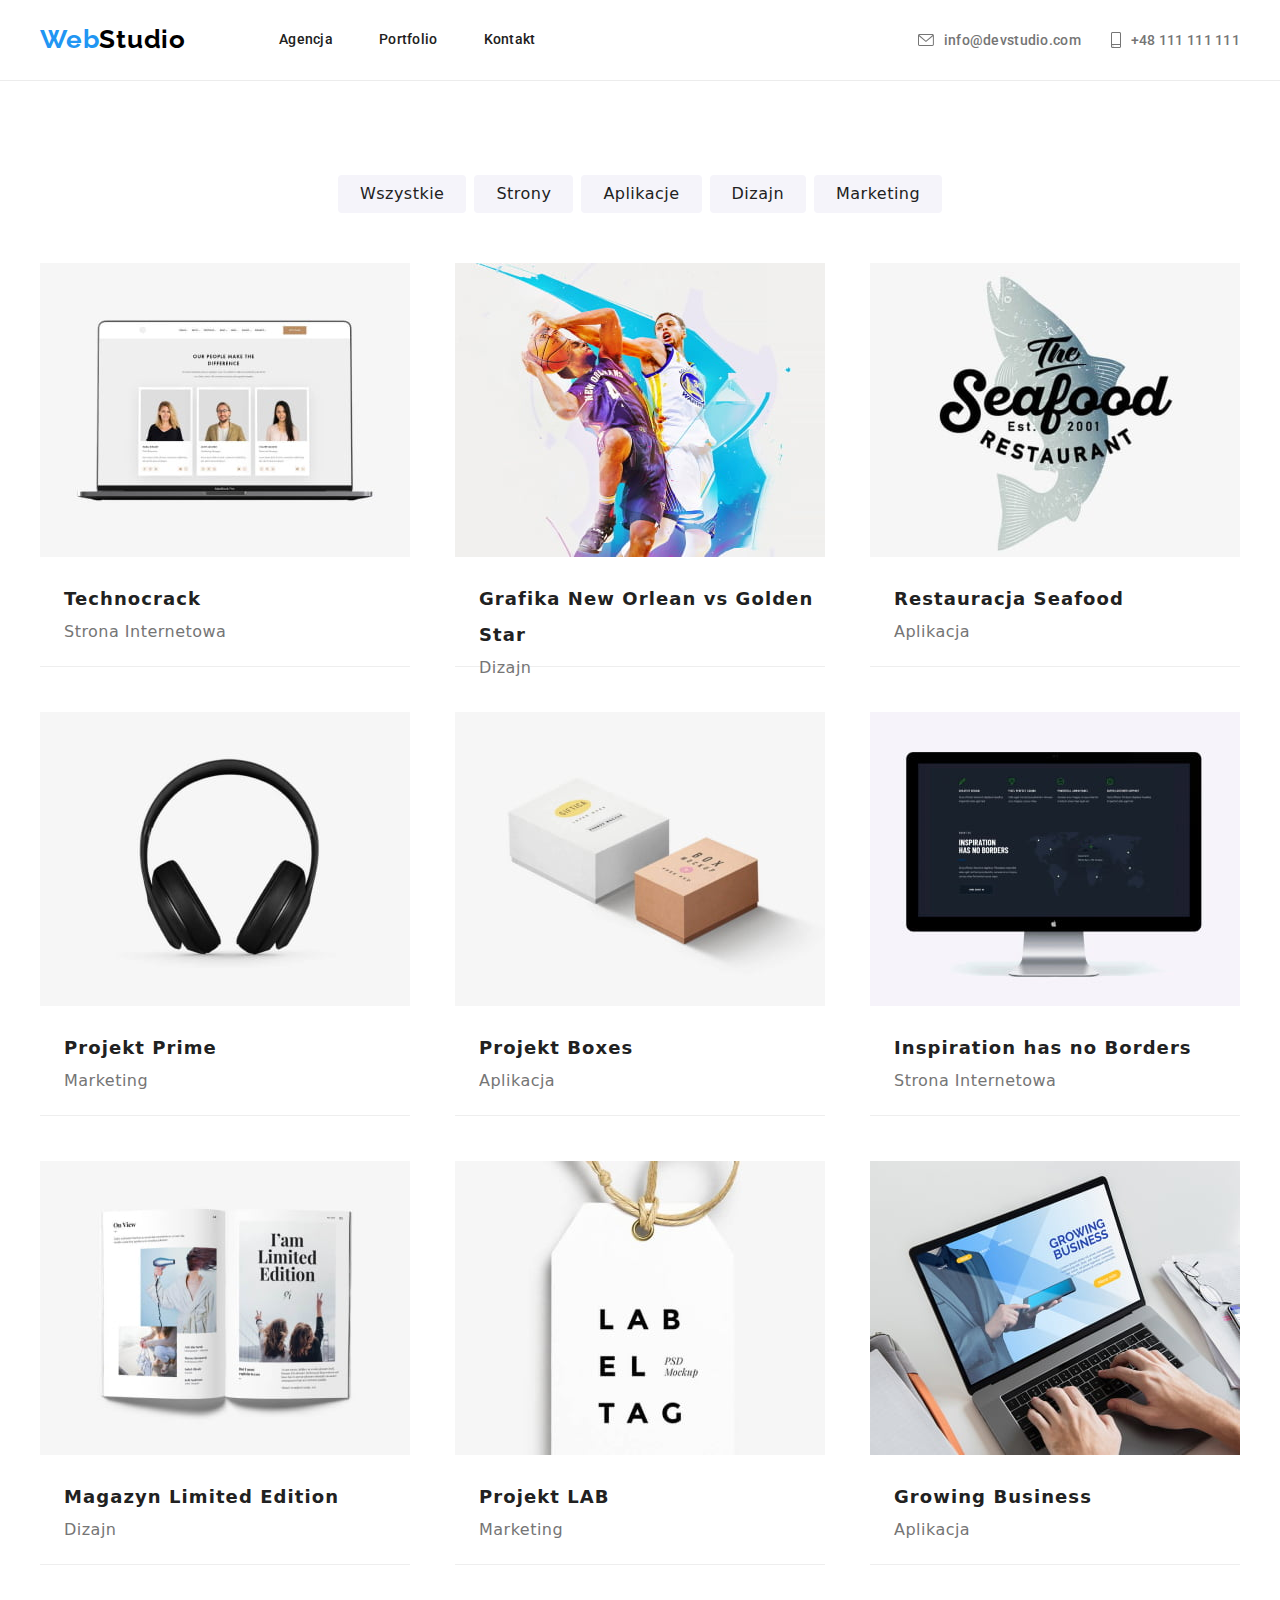
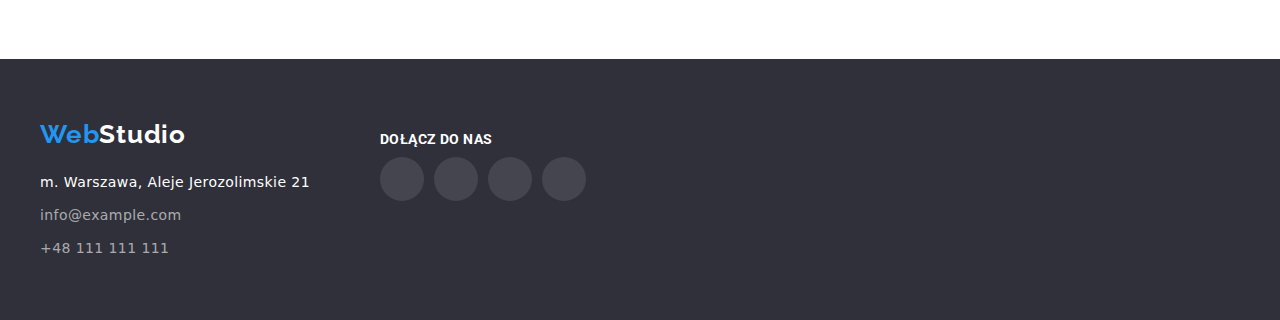
==== portfolio.html @ 441e6986 "feat:init" ====
<!DOCTYPE html>
<html lang="en">
  <head>
    <meta http-equiv="x-ua-compatible" content="ie=edge" />
    <meta charset="utf-8" />
    <meta name="decription" content="WebStudio" />
    <title>portfolio-hw2</title>
    <link
      rel="stylesheet"
      href="https://cdnjs.cloudflare.com/ajax/libs/modern-normalize/1.1.0/modern-normalize.min.css"
      integrity="sha512-wpPYUAdjBVSE4KJnH1VR1HeZfpl1ub8YT/NKx4PuQ5NmX2tKuGu6U/JRp5y+Y8XG2tV+wKQpNHVUX03MfMFn9Q=="
      crossorigin="anonymous"
      referrerpolicy="no-referrer"
    />
    <link rel="preconnect" href="https://fonts.googleapis.com" />
    <link rel="preconnect" href="https://fonts.gstatic.com" crossorigin />
    <link
      href="https://fonts.googleapis.com/css2?family=Raleway:wght@700&family=Roboto:wght@400;500;700;900&display=swap"
      rel="stylesheet"
    />
    <link href="./css/styles.css" rel="stylesheet" />
    <link href="./css/modern-normalize.min.css" rel="stylesheet" />
  </head>
  <body>
    <header>
      <div class="container">
        <div class="menu-header">
          <nav>
            <ul class="menu-item">
              <li>
                <a class="webstudio" href="./index.html"><span class="web">Web</span>Studio</a>
              </li>
              <li><a class="menu" href="./index.html">Agencja</a></li>
              <li><a class="menu" href="./portfolio.html">Portfolio</a></li>
              <li><a class="menu" href="">Kontakt</a></li>
            </ul>
          </nav>
          <ul class="menu-contacts">
            <li>
              <a class="contacts" href="mail:info@devstudio.com">
                <svg class="menu-icons" width="16px" height="12px">
                  <use href="./images/icons.svg#icon-envelope"></use>
                </svg>
                info@devstudio.com</a
              >
            </li>
            <li>
              <a class="contacts" href="tel:+48111111111">
                <svg class="menu-icons" width="10px" height="16px">
                  <use href="./images/icons.svg#icon-smartphone"></use>
                </svg>
                +48 111 111 111</a
              >
            </li>
          </ul>
        </div>
      </div>
    </header>
    <main>
      <section class="section">
        <div class="container">
          <ul class="main-menu">
            <li>
              <button class="button-filters" type="button">Wszystkie</button>
            </li>
            <li>
              <button class="button-filters" type="button">Strony</button>
            </li>
            <li>
              <button class="button-filters" type="button">Aplikacje</button>
            </li>
            <li>
              <button class="button-filters" type="button">Dizajn</button>
            </li>
            <li>
              <button class="button-filters" type="button">Marketing</button>
            </li>
          </ul>
          <ul class="project-group">
            <li class="projects">
              <img alt="Website with employees" src="./images/technocrack.jpg" />
              <div class="project-name">
                <h3>Technocrack</h3>
                <p>Strona internetowa</p>
              </div>
            </li>
            <li class="projects">
              <img alt="New Orlean vs Golden Star graphic" src="./images/basketball.jpg" />
              <div class="project-name">
                <h3>Grafika New Orlean vs Golden Star</h3>
                <p>Dizajn</p>
              </div>
            </li>
            <li class="projects">
              <img alt="Seafood restaurant logos" src="./images/restaurant-seafood.jpg" />
              <div class="project-name">
                <h3>Restauracja Seafood</h3>
                <p>Aplikacja</p>
              </div>
            </li>
            <li class="projects">
              <img alt="Headphones" src="./images/project-prime.jpg" />
              <div class="project-name">
                <h3>Projekt Prime</h3>
                <p>Marketing</p>
              </div>
            </li>
            <li class="projects">
              <img alt="Two designer boxes" src="./images/project-boxes.jpg" />
              <div class="project-name">
                <h3>Projekt Boxes</h3>
                <p>Aplikacja</p>
              </div>
            </li>
            <li class="projects">
              <img
                alt="Website of Inspiration has no Borders"
                src="./images/inspiration-has-no-borders.jpg"
              />
              <div class="project-name">
                <h3>Inspiration has no Borders</h3>
                <p>Strona internetowa</p>
              </div>
            </li>
            <li class="projects">
              <img alt="Designer Magazin" src="./images/magazine-limited-edition.jpg" />
              <div class="project-name">
                <h3>Magazyn Limited Edition</h3>
                <p>Dizajn</p>
              </div>
            </li>
            <li class="projects">
              <img alt="Card with Projekt LAB logos" src="./images/project-lab.jpg" />
              <div class="project-name">
                <h3>Projekt LAB</h3>
                <p>Marketing</p>
              </div>
            </li>
            <li class="projects">
              <img
                alt="Growing Businnes website displayed on a laptop"
                src="./images/growing-business.jpg"
              />
              <div class="project-name">
                <h3>Growing Business</h3>
                <p>Aplikacja</p>
              </div>
            </li>
          </ul>
        </div>
      </section>
    </main>
    <footer>
      <div class="container footer">
        <div>
          <a class="webstudio2"><span class="web">Web</span>Studio</a>
          <address>
            <ul class="menu-address">
              <li>
                <a class="address" href="https://goo.gl/maps/8ssBXB5K36Uk4STv6" target="_blank">
                  m. Warszawa, Aleje Jerozolimskie 21
                </a>
              </li>
              <li>
                <a class="phone" href="mailto:info@example.com">info@example.com</a>
              </li>
              <li><a class="phone" href="tel:+48111111111">+48 111 111 111</a></li>
            </ul>
          </address>
        </div>
        <div class="join-us">
          <h3 class="h3-style">DOŁĄCZ DO NAS</h3>
          <ul class="social-icons">
            <li class="social-icons-parent">
              <svg class="social-icons-child">
                <use href="./Images/icons.svg#icon-instagram-2"></use>
              </svg>
            </li>
            <li class="social-icons-parent">
              <svg class="social-icons-child">
                <use href="./Images/icons.svg#icon-twitter-1"></use>
              </svg>
            </li>
            <li class="social-icons-parent">
              <svg class="social-icons-child">
                <use href="./Images/icons.svg#icon-facebook-1"></use>
              </svg>
            </li>
            <li class="social-icons-parent">
              <svg class="social-icons-child">
                <use href="./Images/icons.svg#icon-linkedin-1"></use>
              </svg>
            </li>
          </ul>
        </div>
      </div>
    </footer>
  </body>
</html>
---- css/styles.css ----
*,
*::before,
*::after {
  margin: 0;
  padding: 0;
  box-sizing: border-box;
}
ul {
  list-style: none;
}
a {
  text-decoration: none;
}
:root {
  --blue-color: #2196f3;
  --white-color: #ffffff;
  --dark-color: #212121;
  --gray-color: #757575;
  --lorem-color: #f5f4fa;
  --light-gray-color: #afb1b8;
  --family: 'Raleway';
  --roboto: 'Roboto';
}
.address:hover,
.address:focus,
.phone:hover,
.phone:focus,
.menu:hover,
.menu:focus,
.menu:active,
.contacts:hover,
.contacts:focus,
.contacts:active {
  color: var(--blue-color);
}
.logo-icon:hover,
.logo-icon:focus {
  fill: var(--blue-color);
  border: 1px solid var(--blue-color);
}
body {
  font-family: 'Roboto', sans-serif;
  background: var(--white-color);
}
.container {
  max-width: 1200px;
  margin: 0 auto;
}
.section {
  padding: 94px 0;
}
h1 {
  text-transform: uppercase;
  font-weight: 900;
  font-size: 44px;
  line-height: 60px;
  letter-spacing: 0.06em;
  color: var(--white-color);
  margin: 106px 0 30px;
}
h2 {
  font-weight: 700;
  font-size: 36px;
  line-height: 42px;
  text-align: center;
  letter-spacing: 0.03em;
  color: var(--dark-color);
  padding-bottom: 50px;
}
h3 {
  font-weight: 700;
  font-size: 18px;
  line-height: 36px;
  letter-spacing: 0.06em;
  color: var(--dark-color);
}
p {
  font-weight: 400;
  font-size: 16px;
  line-height: 30px;
  letter-spacing: 0.03em;
  color: var(--gray-color);
  text-transform: capitalize;
}
header {
  background: var(--white-color);
  border-bottom: 1px solid #ececec;
  font-family: var(--roboto);
}
.menu-header {
  display: flex;
  justify-content: space-between;
  padding: 24px 0 25px;
}
.web {
  color: var(--blue-color);
}
.webstudio {
  font-weight: 700;
  font-size: 26px;
  line-height: 31px;
  letter-spacing: 0.03em;
  font-family: var(--family);
  color: #000;
  padding-right: 47px;
}
.menu {
  font-weight: 500;
  font-size: 14px;
  line-height: 16px;
  letter-spacing: 0.02em;
  color: var(--dark-color);
  cursor: pointer;
}
.menu-item {
  display: flex;
  column-gap: 46px;
  align-items: center;
  padding-left: 0;
}
.menu-contacts {
  display: flex;
  column-gap: 30px;
  align-items: center;
}
.contacts {
  display: flex;
  gap: 10px;
  align-items: center;
  font-weight: 500;
  font-size: 14px;
  line-height: 16px;
  letter-spacing: 0.02em;
  color: var(--gray-color);
  cursor: pointer;
}
.contacts:focus .menu-icons,
.contacts:hover .menu-icons {
  fill: var(--blue-color);
}
.menu-icons {
  fill: var(--gray-color);
}
.main-menu {
  display: flex;
  justify-content: center;
  gap: 8px;
}
.button-filters {
  font-weight: 500;
  font-size: 16px;
  line-height: 26px;
  letter-spacing: 0.03em;
  color: var(--dark-color);
  cursor: pointer;
  background: #f5f4fa;
  border-radius: 4px;
  border: none;
  padding: 6px 22px;
}
.button-filters:hover,
.button-filters:focus,
.button-filters:active {
  background: var(--blue-color);
  letter-spacing: 0.03em;
  color: var(--white-color);
  box-shadow: 0 3px 1px rgba(0, 0, 0, 0.1), 0px 1px 2px rgba(0, 0, 0, 0.08),
    0 2px 2px rgba(0, 0, 0, 0.12);
}
.project-group {
  display: flex;
  flex-wrap: wrap;
  margin-top: 50px;
  gap: 45px;
}
.projects {
  width: 370px;
  height: 404px;
  background: var(--white-color);
  border-bottom: 1px solid #eeeeee;
  flex-basis: calc((100 - 2 * 30px) / 3);
}
.projects:hover,
.projects:focus,
.projects:active {
  box-shadow: 0px 1px 1px rgba(0, 0, 0, 0.12), 0px 4px 4px rgba(0, 0, 0, 0.06),
    1px 4px 6px rgba(0, 0, 0, 0.16);
  cursor: pointer;
}
.project-name {
  flex-direction: column;
  row-gap: 4px;
  padding-top: 20px;
  padding-left: 24px;
}
.main-page {
  background-color: #2f303a;
  text-align: center;
  background-image: linear-gradient(rgba(47, 48, 58, 0.4), rgba(47, 48, 58, 0.6)),
    url('./../images/img-overlay.jpg');
  background-size: contain;
  background-position: center;
}
.button-theme {
  background: var(--blue-color);
  box-shadow: 0 4px 4px rgba(0, 0, 0, 0.15);
  border-radius: 4px;
  font-size: 16px;
  line-height: 30px;
  letter-spacing: 0.06em;
  color: var(--white-color);
  border: none;
  padding: 10px 41px 10px 42px;
  margin-bottom: 106px;
  cursor: pointer;
}
.section-lorem {
  padding-bottom: 0;
}
.card-set {
  display: flex;
  gap: 30px;
}
.item {
  flex-basis: calc((100% - 3 * 30px) / 4);
  padding-top: 10px;
}
.lorem-icon {
  all: unset;
  background-color: var(--lorem-color);
  border-radius: 4px;
  padding: 25px 100px;
}
.lorem {
  font-weight: 700;
  font-size: 14px;
  line-height: 16px;
  letter-spacing: 0.03em;
  text-transform: uppercase;
  color: var(--dark-color);
  padding-bottom: 10px;
  padding-top: 30px;
}
.ipsum {
  font-weight: 400;
  font-size: 14px;
  line-height: 24px;
  letter-spacing: 0.03em;
  color: var(--gray-color);
}
.box {
  display: flex;
  gap: 30px;
  flex-wrap: wrap;
  justify-content: space-between;
}
.box-card {
  flex-basis: calc((100 - 2 * 30px) / 3);
}
.section-team {
  padding: 94px 0;
  background-color: #f5f4fa;
}
.team {
  display: flex;
  flex-wrap: wrap;
  gap: 30px;
  justify-content: space-between;
}
.employees {
  max-width: 270px;
  height: 428px;
  background: var(--white-color);
  box-shadow: 0 1px 3px rgba(0, 0, 0, 0.12), 0px 1px 1px rgba(0, 0, 0, 0.14),
    0 2px 1px rgba(0, 0, 0, 0.2);
  border-radius: 0 0 4px 4px;
  flex-basis: calc((100% - 3 * 30px) / 4);
}
.name {
  font-weight: 500;
  font-size: 16px;
  line-height: 19px;
  letter-spacing: 0.03em;
  color: var(--dark-color);
  text-transform: capitalize;
  display: flex;
  justify-content: center;
}
.name-card {
  padding-top: 30px;
  text-align: center;
}
.social-links {
  display: flex;
  justify-content: space-between;
  list-style: none;
  margin-inline: 32px;
  margin-bottom: 30px;
  padding-top: 16px;
}
.social-item {
  display: flex;
  justify-content: center;
  align-items: center;
  width: 44px;
  height: 44px;
  border-radius: 50%;
}
.social-item:hover,
.social-item:focus {
  background-color: var(--blue-color);
  fill: var(--white-color);
}
a.social-item:hover svg,
a.social-item:focus svg {
  fill: var(--white-color);
}
.social-icon {
  display: flex;
  width: 20px;
  height: 20px;
  fill: var(--light-gray-color);
}
.list-icons {
  display: flex;
  gap: 30px;
}
.logo-icon {
  fill: #afb1b8;
  border: 1px solid #afb1b8;
  border-radius: 4px;
  width: 170px;
  height: 92px;
  padding: 16px 32px;
  cursor: pointer;
}
footer {
  background: #2f303a;
  padding: 60px 0;
  color: var(--white-color);
}
.footer {
  display: flex;
}
.webstudio2 {
  font-weight: 700;
  font-size: 26px;
  line-height: 31px;
  letter-spacing: 0.03em;
  font-family: var(--family);
  color: var(--white-color);
}
.menu-address {
  padding-top: 20px;
  row-gap: 9px;
  display: flex;
  flex-direction: column;
  padding-left: 0;
}
.address {
  font-weight: 400;
  font-size: 14px;
  line-height: 24px;
  letter-spacing: 0.03em;
  color: var(--white-color);
  font-style: normal;
  padding-left: 0px;
}
.phone {
  font-style: normal;
  font-weight: 400;
  font-size: 14px;
  line-height: 24px;
  letter-spacing: 0.03em;
  color: rgba(255, 255, 255, 0.6);
}
.join-us {
  font-size: 14px;
  line-height: 1.14;
  color: var(--white-color);
  margin-left: 70px;
  margin-top: 12px;
}
.h3-style {
  color: var(--white-color);
  font-family: var(--roboto);
  font-size: 14px;
  font-weight: 700;
  line-height: 16px;
  letter-spacing: 0.03em;
  padding-bottom: 10px;
}
.social-icons {
  display: flex;
  list-style: none;
  gap: 10px;
}
.social-icons-parent {
  display: flex;
  background-color: rgba(255, 255, 255, 0.1);
  height: 44px;
  width: 44px;
  border-radius: 50%;
  justify-content: center;
  align-items: center;
}
.social-icons-parent:hover,
.social-icons-parent:focus {
  background-color: var(--blue-color);
  cursor: pointer;
}
.social-icons-child {
  fill: var(--white-color);
  width: 20px;
  height: 20px;
}
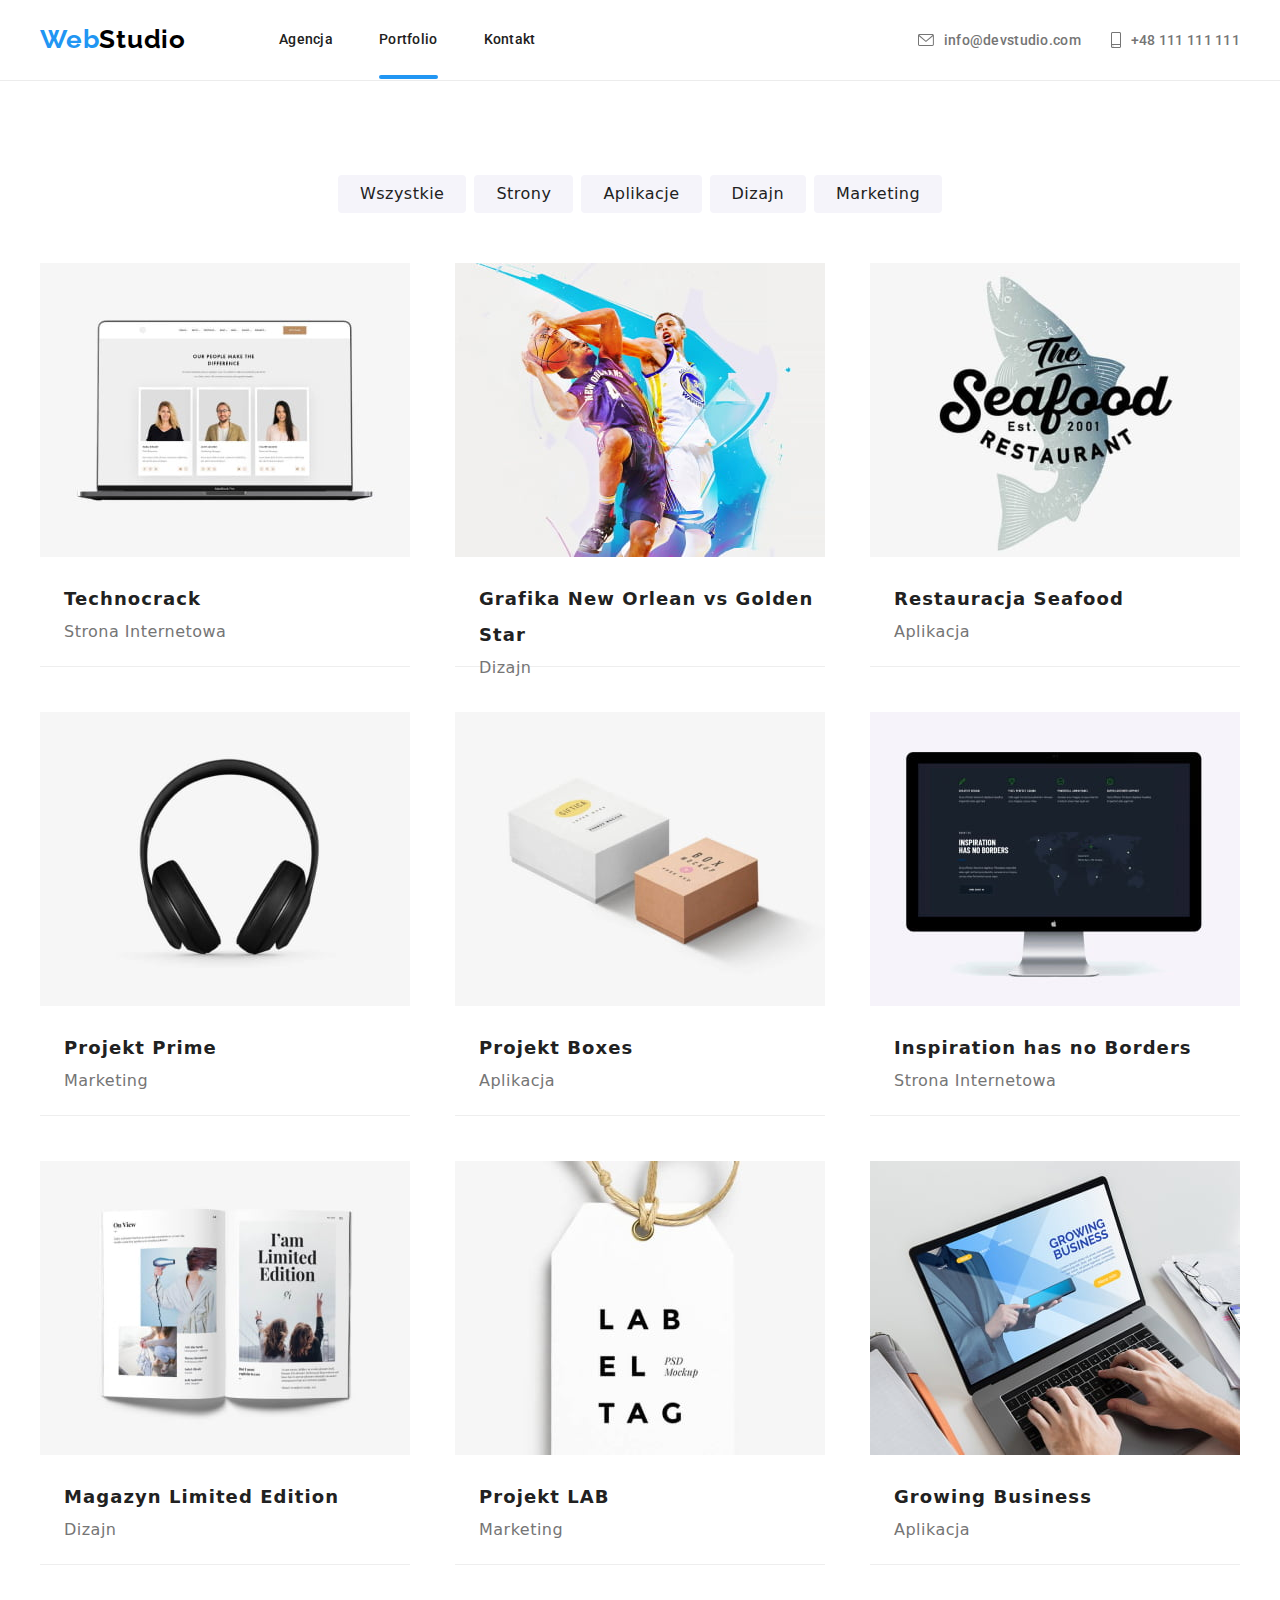
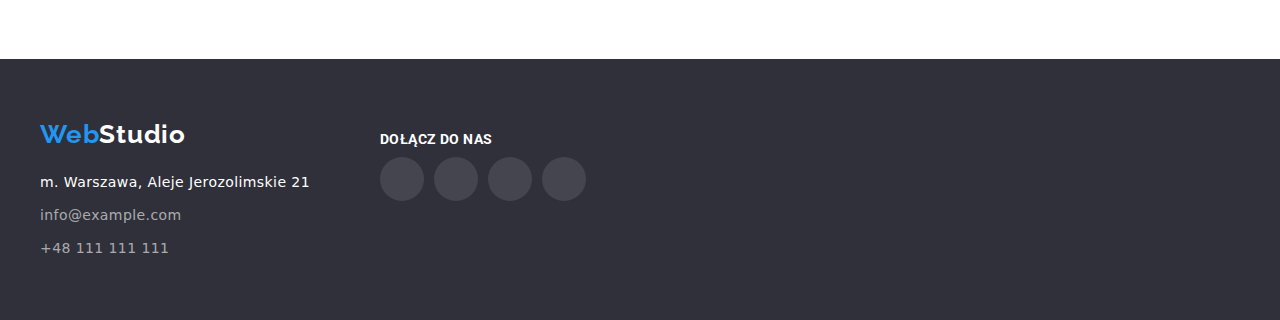
==== commit 4e6da5f0: "hw5 check" ====
--- a/portfolio.html
+++ b/portfolio.html
@@ -31,8 +31,8 @@
                 <a class="webstudio" href="./index.html"><span class="web">Web</span>Studio</a>
               </li>
               <li><a class="menu" href="./index.html">Agencja</a></li>
-              <li><a class="menu" href="./portfolio.html">Portfolio</a></li>
-              <li><a class="menu" href="">Kontakt</a></li>
+              <li><a class="menu portfolio" href="./portfolio.html">Portfolio</a></li>
+              <li><a class="menu" href="#kontakt">Kontakt</a></li>
             </ul>
           </nav>
           <ul class="menu-contacts">
@@ -78,7 +78,16 @@
           </ul>
           <ul class="project-group">
             <li class="projects">
-              <img alt="Website with employees" src="./images/technocrack.jpg" />
+              <div class="group">
+                <img alt="Website with employees" src="./images/technocrack.jpg" />
+                <div class="hover-overlay">
+                  <p>
+                    Technocrack jest popularną platformą wykorzystywaną do rozpowszechniania
+                    koronawirusa. Firmy wykorzystują tę platformę do celów szpiegowskich i ataków na
+                    niezabezpieczone serwery konkurencji
+                  </p>
+                </div>
+              </div>
               <div class="project-name">
                 <h3>Technocrack</h3>
                 <p>Strona internetowa</p>
@@ -153,7 +162,7 @@
     <footer>
       <div class="container footer">
         <div>
-          <a class="webstudio2"><span class="web">Web</span>Studio</a>
+          <a class="webstudio2" id="kontakt"><span class="web">Web</span>Studio</a>
           <address>
             <ul class="menu-address">
               <li>
--- a/css/styles.css
+++ b/css/styles.css
@@ -20,6 +20,7 @@
   --light-gray-color: #afb1b8;
   --family: 'Raleway';
   --roboto: 'Roboto';
+  --overlay-color: rgba(33, 150, 243, 0.9);
 }
 .address:hover,
 .address:focus,
@@ -92,6 +93,12 @@
   justify-content: space-between;
   padding: 24px 0 25px;
 }
+.menu-item {
+  display: flex;
+  column-gap: 46px;
+  align-items: center;
+  padding-left: 0;
+}
 .web {
   color: var(--blue-color);
 }
@@ -112,11 +119,20 @@
   color: var(--dark-color);
   cursor: pointer;
 }
-.menu-item {
-  display: flex;
-  column-gap: 46px;
-  align-items: center;
-  padding-left: 0;
+.agencja,
+.portfolio {
+  position: relative;
+}
+.agencja::after,
+.portfolio::after {
+  content: '';
+  position: absolute;
+  border-radius: 2px;
+  width: 100%;
+  height: 4px;
+  background-color: var(--blue-color);
+  bottom: -32px;
+  left: 0;
 }
 .menu-contacts {
   display: flex;
@@ -192,6 +208,27 @@
   row-gap: 4px;
   padding-top: 20px;
   padding-left: 24px;
+}
+.group {
+  position: relative;
+  overflow: hidden;
+}
+.hover-overlay {
+  display: flex;
+  position: absolute;
+  width: 370px;
+  height: 294px;
+  background-color: var(--overlay-color);
+  transform: translateY(0%);
+  transition-duration: 250ms;
+  transition-timing-function: cubic-bezier(0.4, 0, 0.2, 1);
+}
+.hover-overlay > p {
+  color: var(--white-color);
+  font-weight: 400;
+  font-size: 18px;
+  line-height: 1.55;
+  padding: 49px 45px 49px 24px;
 }
 .main-page {
   background-color: #2f303a;
@@ -256,6 +293,24 @@
 }
 .box-card {
   flex-basis: calc((100 - 2 * 30px) / 3);
+}
+.label {
+  position: relative;
+}
+.label-footer {
+  position: absolute;
+  bottom: 3px;
+  padding: 27px 0;
+  right: 0;
+  left: 0;
+  font-weight: 700;
+  text-align: center;
+  color: var(--white-color);
+  font-size: 14px;
+  line-height: 16px;
+  background-color: rgba(47, 48, 58, 0.8);
+  letter-spacing: 0.03em;
+  text-transform: uppercase;
 }
 .section-team {
   padding: 94px 0;
